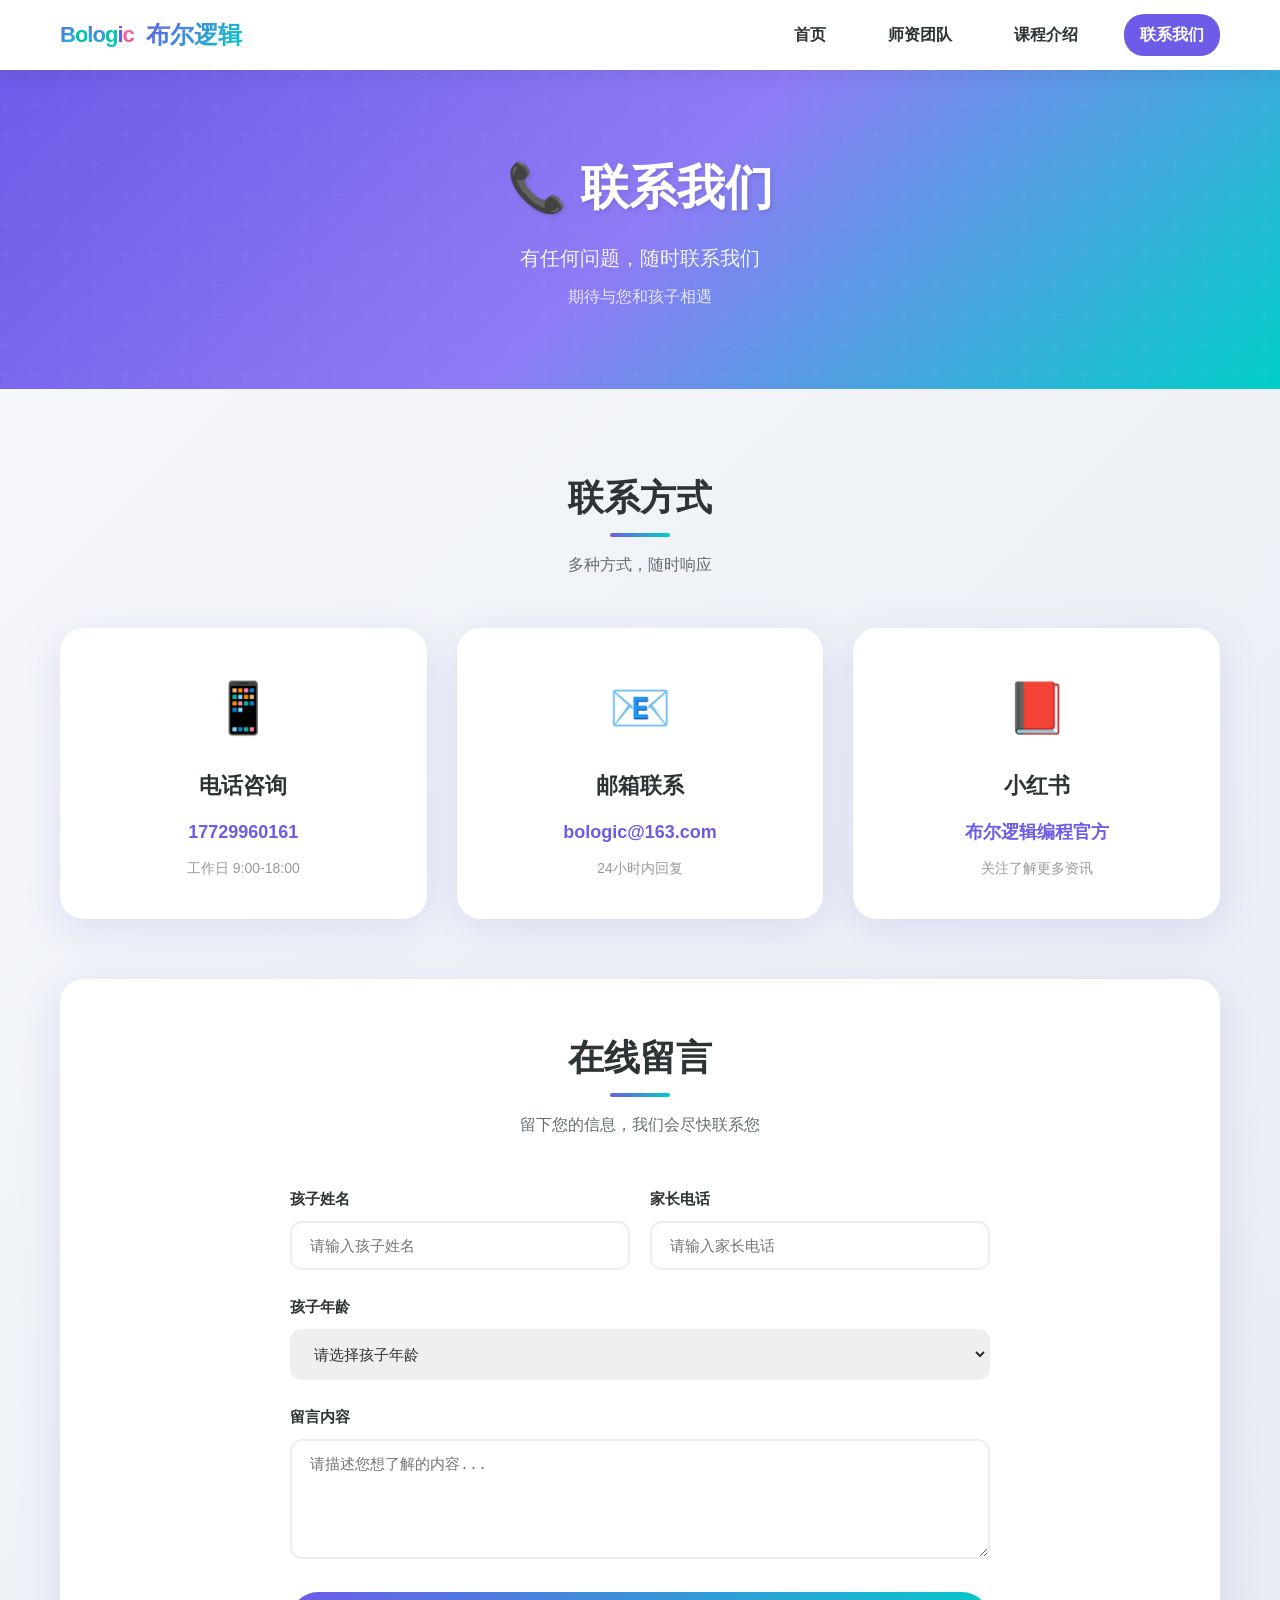
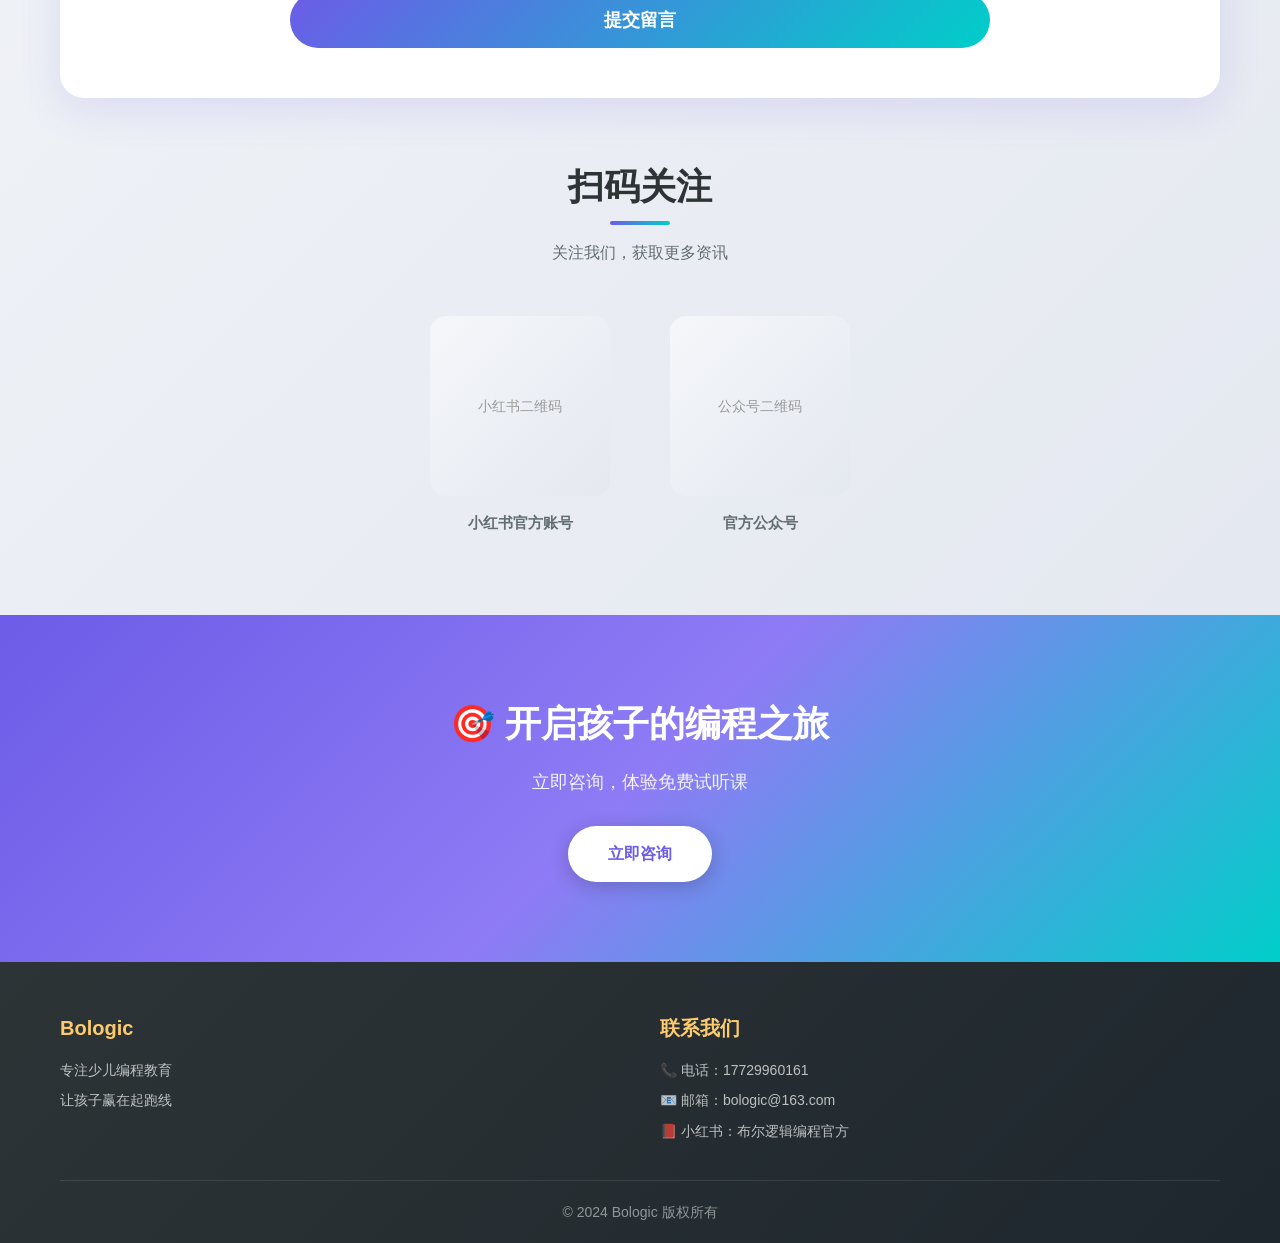
==== contact.html @ 62627c51 "新增联系我们页面，导航链接已更新" ====
<!DOCTYPE html>
<html lang="zh-CN">
<head>
    <meta charset="UTF-8">
    <meta name="viewport" content="width=device-width, initial-scale=1.0">
    <title>Bologic - 联系我们</title>
    <link rel="stylesheet" href="css/style.css">
</head>
<body>
    <header class="header">
        <div class="container">
            <div class="logo">
                <div class="logo-icon">
                    <span class="logo-letter">B</span>
                    <span class="logo-letter-o">o</span>
                    <span class="logo-letter">l</span>
                    <span class="logo-letter">o</span>
                    <span class="logo-letter-g">g</span>
                    <span class="logo-letter-i">i</span>
                    <span class="logo-letter-c">c</span>
                </div>
                <span class="logo-text">布尔逻辑</span>
            </div>
            <nav class="nav">
                <a href="index.html">首页</a>
                <a href="teachers.html">师资团队</a>
                <a href="courses.html">课程介绍</a>
                <a href="contact.html" class="active">联系我们</a>
            </nav>
        </div>
    </header>

    <main>
        <section class="hero">
            <div class="container">
                <h1>📞 联系我们</h1>
                <p>有任何问题，随时联系我们</p>
                <p class="subtitle">期待与您和孩子相遇</p>
            </div>
        </section>

        <section class="contact-page">
            <div class="container">
                <div class="section-title">
                    <h2>联系方式</h2>
                    <p>多种方式，随时响应</p>
                </div>
                
                <div class="contact-grid">
                    <div class="contact-card">
                        <div class="contact-icon">📱</div>
                        <h3>电话咨询</h3>
                        <p class="contact-value">17729960161</p>
                        <p class="contact-desc">工作日 9:00-18:00</p>
                    </div>
                    <div class="contact-card">
                        <div class="contact-icon">📧</div>
                        <h3>邮箱联系</h3>
                        <p class="contact-value">bologic@163.com</p>
                        <p class="contact-desc">24小时内回复</p>
                    </div>
                    <div class="contact-card">
                        <div class="contact-icon">📕</div>
                        <h3>小红书</h3>
                        <p class="contact-value">布尔逻辑编程官方</p>
                        <p class="contact-desc">关注了解更多资讯</p>
                    </div>
                </div>

                <div class="contact-form-section">
                    <div class="section-title">
                        <h2>在线留言</h2>
                        <p>留下您的信息，我们会尽快联系您</p>
                    </div>
                    <form class="contact-form">
                        <div class="form-row">
                            <div class="form-group">
                                <label>孩子姓名</label>
                                <input type="text" placeholder="请输入孩子姓名">
                            </div>
                            <div class="form-group">
                                <label>家长电话</label>
                                <input type="tel" placeholder="请输入家长电话">
                            </div>
                        </div>
                        <div class="form-group">
                            <label>孩子年龄</label>
                            <select>
                                <option value="">请选择孩子年龄</option>
                                <option value="6-8">6-8岁</option>
                                <option value="9-12">9-12岁</option>
                                <option value="13-15">13-15岁</option>
                                <option value="16-18">16-18岁</option>
                            </select>
                        </div>
                        <div class="form-group">
                            <label>留言内容</label>
                            <textarea placeholder="请描述您想了解的内容..."></textarea>
                        </div>
                        <button type="submit" class="btn-submit">提交留言</button>
                    </form>
                </div>

                <div class="contact-qr-section">
                    <div class="section-title">
                        <h2>扫码关注</h2>
                        <p>关注我们，获取更多资讯</p>
                    </div>
                    <div class="qr-content">
                        <div class="qr-item">
                            <div class="qr-placeholder">小红书二维码</div>
                            <p>小红书官方账号</p>
                        </div>
                        <div class="qr-item">
                            <div class="qr-placeholder">公众号二维码</div>
                            <p>官方公众号</p>
                        </div>
                    </div>
                </div>
            </div>
        </section>

        <section class="cta">
            <div class="container">
                <h2>🎯 开启孩子的编程之旅</h2>
                <p>立即咨询，体验免费试听课</p>
                <a href="#" class="btn-primary">立即咨询</a>
            </div>
        </section>
    </main>

    <footer class="footer">
        <div class="container">
            <div class="footer-content">
                <div class="footer-item">
                    <h4>Bologic</h4>
                    <p>专注少儿编程教育</p>
                    <p>让孩子赢在起跑线</p>
                </div>
                <div class="footer-item">
                    <h4>联系我们</h4>
                    <p>📞 电话：17729960161</p>
                    <p>📧 邮箱：bologic@163.com</p>
                    <p>📕 小红书：布尔逻辑编程官方</p>
                </div>
            </div>
            <div class="footer-bottom">
                <p>© 2024 Bologic 版权所有</p>
            </div>
        </div>
    </footer>
</body>
</html>
---- css/style.css ----
* {
    margin: 0;
    padding: 0;
    box-sizing: border-box;
}

:root {
    --primary: #6C5CE7;
    --primary-light: #A29BFE;
    --secondary: #00CEC9;
    --accent: #FDCB6E;
    --pink: #FD79A8;
    --green: #00B894;
    --dark: #2D3436;
    --light: #F8F9FA;
    --white: #FFFFFF;
    --shadow: 0 10px 40px rgba(108, 92, 231, 0.15);
    --shadow-hover: 0 20px 60px rgba(108, 92, 231, 0.25);
}

body {
    font-family: 'Segoe UI', 'PingFang SC', 'Microsoft YaHei', sans-serif;
    line-height: 1.6;
    color: var(--dark);
    background: linear-gradient(135deg, #f5f7fa 0%, #e4e8f0 100%);
    min-height: 100vh;
}

.container {
    max-width: 1200px;
    margin: 0 auto;
    padding: 0 20px;
}

.header {
    background: var(--white);
    box-shadow: 0 2px 20px rgba(0, 0, 0, 0.08);
    position: sticky;
    top: 0;
    z-index: 100;
}

.header .container {
    display: flex;
    justify-content: space-between;
    align-items: center;
    height: 70px;
}

.logo {
    display: flex;
    align-items: center;
    gap: 12px;
}

.logo-icon {
    display: flex;
    align-items: center;
    font-family: 'Arial Rounded MT Bold', 'Helvetica Rounded', Arial, sans-serif;
    font-size: 22px;
    font-weight: 900;
    letter-spacing: -1px;
}

.logo-letter {
    background: linear-gradient(135deg, var(--primary) 0%, var(--secondary) 100%);
    -webkit-background-clip: text;
    -webkit-text-fill-color: transparent;
    background-clip: text;
}

.logo-letter-o {
    background: linear-gradient(180deg, var(--secondary) 0%, #00B894 100%);
    -webkit-background-clip: text;
    -webkit-text-fill-color: transparent;
    background-clip: text;
}

.logo-letter-g {
    background: linear-gradient(135deg, #00B894 0%, #00CEC9 100%);
    -webkit-background-clip: text;
    -webkit-text-fill-color: transparent;
    background-clip: text;
}

.logo-letter-i {
    color: var(--primary);
    -webkit-text-fill-color: var(--primary);
}

.logo-letter-c {
    background: linear-gradient(135deg, var(--pink) 0%, #E84393 100%);
    -webkit-background-clip: text;
    -webkit-text-fill-color: transparent;
    background-clip: text;
}

.logo-text {
    font-size: 24px;
    font-weight: 800;
    background: linear-gradient(135deg, var(--primary) 0%, var(--secondary) 100%);
    -webkit-background-clip: text;
    -webkit-text-fill-color: transparent;
    background-clip: text;
}

.nav {
    display: flex;
    gap: 30px;
}

.nav a {
    text-decoration: none;
    color: var(--dark);
    font-weight: 600;
    font-size: 16px;
    padding: 8px 16px;
    border-radius: 20px;
    transition: all 0.3s ease;
}

.nav a:hover,
.nav a.active {
    background: var(--primary);
    color: var(--white);
}

.hero {
    background: linear-gradient(135deg, var(--primary) 0%, #8E7BF5 50%, var(--secondary) 100%);
    padding: 80px 0;
    text-align: center;
    position: relative;
    overflow: hidden;
}

.hero::before {
    content: '';
    position: absolute;
    top: 0;
    left: 0;
    right: 0;
    bottom: 0;
    background: url("data:image/svg+xml,%3Csvg width='60' height='60' viewBox='0 0 60 60' xmlns='http://www.w3.org/2000/svg'%3E%3Cg fill='none' fill-rule='evenodd'%3E%3Cg fill='%23ffffff' fill-opacity='0.05'%3E%3Cpath d='M36 34v-4h-2v4h-4v2h4v4h2v-4h4v-2h-4zm0-30V0h-2v4h-4v2h4v4h2V6h4V4h-4zM6 34v-4H4v4H0v2h4v4h2v-4h4v-2H6zM6 4V0H4v4H0v2h4v4h2V6h4V4H6z'/%3E%3C/g%3E%3C/g%3E%3C/svg%3E");
    opacity: 0.5;
}

.hero h1 {
    font-size: 48px;
    color: var(--white);
    margin-bottom: 15px;
    position: relative;
    text-shadow: 2px 2px 4px rgba(0, 0, 0, 0.1);
    display: flex;
    align-items: center;
    gap: 20px;
    justify-content: center;
}

.hero-logo .logo-icon {
    font-size: 48px;
}

.hero p {
    font-size: 20px;
    color: rgba(255, 255, 255, 0.9);
    position: relative;
}

.hero .subtitle {
    margin-top: 10px;
    font-size: 16px;
    color: rgba(255, 255, 255, 0.8);
}

.teachers {
    padding: 80px 0;
}

.section-title {
    text-align: center;
    margin-bottom: 50px;
}

.section-title h2 {
    font-size: 36px;
    color: var(--dark);
    margin-bottom: 10px;
    position: relative;
    display: inline-block;
}

.section-title h2::after {
    content: '';
    position: absolute;
    bottom: -10px;
    left: 50%;
    transform: translateX(-50%);
    width: 60px;
    height: 4px;
    background: linear-gradient(90deg, var(--primary), var(--secondary));
    border-radius: 2px;
}

.section-title p {
    color: #636e72;
    font-size: 16px;
    margin-top: 15px;
}

.teacher-grid {
    display: grid;
    grid-template-columns: repeat(auto-fill, minmax(350px, 1fr));
    gap: 30px;
}

.teacher-card {
    background: var(--white);
    border-radius: 24px;
    overflow: hidden;
    box-shadow: var(--shadow);
    transition: all 0.4s cubic-bezier(0.175, 0.885, 0.32, 1.275);
    position: relative;
}

.teacher-card::before {
    content: '';
    position: absolute;
    top: 0;
    left: 0;
    right: 0;
    height: 6px;
    background: linear-gradient(90deg, var(--primary), var(--secondary), var(--accent), var(--pink));
    background-size: 300% 100%;
    animation: gradient 3s ease infinite;
}

@keyframes gradient {
    0% { background-position: 0% 50%; }
    50% { background-position: 100% 50%; }
    100% { background-position: 0% 50%; }
}

.teacher-card:hover {
    transform: translateY(-10px);
    box-shadow: var(--shadow-hover);
}

.teacher-image {
    position: relative;
    padding: 30px;
    background: linear-gradient(180deg, #f8f9ff 0%, var(--white) 100%);
    display: flex;
    justify-content: center;
}

.teacher-image img {
    width: 140px;
    height: 140px;
    border-radius: 50%;
    border: 5px solid var(--white);
    box-shadow: 0 8px 30px rgba(108, 92, 231, 0.2);
    transition: transform 0.4s ease;
    object-fit: cover;
}

.teacher-card:hover .teacher-image img {
    transform: scale(1.1) rotate(5deg);
}

.teacher-badge {
    position: absolute;
    top: 20px;
    right: 20px;
    background: linear-gradient(135deg, var(--accent), #F39C12);
    color: var(--white);
    padding: 6px 16px;
    border-radius: 20px;
    font-size: 12px;
    font-weight: 700;
    box-shadow: 0 4px 15px rgba(253, 203, 110, 0.4);
}

.teacher-info {
    padding: 25px;
}

.teacher-info h3 {
    font-size: 22px;
    color: var(--dark);
    margin-bottom: 8px;
    text-align: center;
}

.teacher-title {
    text-align: center;
    color: var(--primary);
    font-weight: 600;
    font-size: 14px;
    margin-bottom: 15px;
}

.teacher-desc {
    color: #636e72;
    font-size: 14px;
    line-height: 1.8;
    margin-bottom: 20px;
    text-align: justify;
}

.teacher-tags {
    display: flex;
    flex-wrap: wrap;
    gap: 8px;
    justify-content: center;
}

.teacher-tags span {
    background: linear-gradient(135deg, #f0f3ff 0%, #e8ecff 100%);
    color: var(--primary);
    padding: 6px 14px;
    border-radius: 20px;
    font-size: 12px;
    font-weight: 600;
    transition: all 0.3s ease;
}

.teacher-tags span:hover {
    background: var(--primary);
    color: var(--white);
    transform: scale(1.05);
}

.features {
    padding: 60px 0;
    background: var(--white);
}

.feature-grid {
    display: grid;
    grid-template-columns: repeat(auto-fit, minmax(250px, 1fr));
    gap: 30px;
}

.feature-item {
    text-align: center;
    padding: 30px;
    border-radius: 20px;
    transition: all 0.3s ease;
}

.feature-item:hover {
    background: linear-gradient(135deg, #f8f9ff 0%, #f0f3ff 100%);
    transform: translateY(-5px);
}

.feature-icon {
    font-size: 50px;
    margin-bottom: 20px;
    display: block;
    animation: bounce 2s ease-in-out infinite;
}

@keyframes bounce {
    0%, 100% { transform: translateY(0); }
    50% { transform: translateY(-10px); }
}

.feature-item:nth-child(2) .feature-icon {
    animation-delay: 0.2s;
}

.feature-item:nth-child(3) .feature-icon {
    animation-delay: 0.4s;
}

.feature-item:nth-child(4) .feature-icon {
    animation-delay: 0.6s;
}

.feature-item h3 {
    font-size: 20px;
    color: var(--dark);
    margin-bottom: 10px;
}

.feature-item p {
    color: #636e72;
    font-size: 14px;
}

.courses-page {
    padding: 80px 0;
    background: linear-gradient(135deg, #f5f7fa 0%, #e4e8f0 100%);
}

.course-list {
    display: flex;
    flex-direction: column;
    gap: 40px;
}

.course-item {
    background: var(--white);
    border-radius: 24px;
    box-shadow: var(--shadow);
    overflow: hidden;
    display: flex;
    transition: all 0.3s ease;
}

.course-item:hover {
    transform: translateY(-5px);
    box-shadow: var(--shadow-hover);
}

.course-number {
    min-width: 120px;
    background: linear-gradient(135deg, var(--primary) 0%, var(--secondary) 100%);
    color: var(--white);
    font-size: 36px;
    font-weight: 800;
    display: flex;
    align-items: center;
    justify-content: center;
}

.course-content {
    padding: 40px;
    flex: 1;
}

.course-header {
    display: flex;
    align-items: center;
    gap: 15px;
    margin-bottom: 20px;
}

.course-header .course-icon {
    font-size: 36px;
}

.course-header h3 {
    font-size: 28px;
    color: var(--dark);
    margin: 0;
    font-weight: 700;
}

.course-intro {
    color: #636e72;
    font-size: 16px;
    line-height: 1.8;
    margin-bottom: 25px;
}

.course-outline {
    margin-bottom: 25px;
}

.course-outline h4 {
    font-size: 18px;
    color: var(--dark);
    margin-bottom: 15px;
    font-weight: 700;
}

.course-outline ul {
    list-style: none;
    padding: 0;
    margin: 0;
    display: grid;
    grid-template-columns: repeat(3, 1fr);
    gap: 12px;
}

.course-outline li {
    color: #636e72;
    font-size: 14px;
    position: relative;
    padding-left: 18px;
}

.course-outline li::before {
    content: '✓';
    position: absolute;
    left: 0;
    color: var(--primary);
    font-weight: bold;
}

.course-info {
    display: flex;
    gap: 40px;
    padding-top: 20px;
    border-top: 1px solid #eee;
}

.info-item {
    display: flex;
    flex-direction: column;
    gap: 5px;
}

.info-label {
    color: #999;
    font-size: 13px;
}

.info-value {
    color: var(--dark);
    font-size: 16px;
    font-weight: 600;
}

.contact-page {
    padding: 80px 0;
    background: linear-gradient(135deg, #f5f7fa 0%, #e4e8f0 100%);
}

.contact-grid {
    display: grid;
    grid-template-columns: repeat(3, 1fr);
    gap: 30px;
    margin-bottom: 60px;
}

.contact-card {
    background: var(--white);
    padding: 40px 30px;
    border-radius: 24px;
    box-shadow: var(--shadow);
    text-align: center;
    transition: all 0.3s ease;
}

.contact-card:hover {
    transform: translateY(-10px);
    box-shadow: var(--shadow-hover);
}

.contact-icon {
    font-size: 50px;
    margin-bottom: 20px;
}

.contact-card h3 {
    font-size: 22px;
    color: var(--dark);
    margin-bottom: 15px;
    font-weight: 700;
}

.contact-value {
    color: var(--primary);
    font-size: 18px;
    font-weight: 600;
    margin-bottom: 10px;
}

.contact-desc {
    color: #999;
    font-size: 14px;
}

.contact-form-section {
    background: var(--white);
    padding: 50px;
    border-radius: 24px;
    box-shadow: var(--shadow);
    margin-bottom: 60px;
}

.contact-form {
    max-width: 700px;
    margin: 0 auto;
}

.form-row {
    display: grid;
    grid-template-columns: 1fr 1fr;
    gap: 20px;
}

.form-group {
    margin-bottom: 25px;
}

.form-group label {
    display: block;
    color: var(--dark);
    font-size: 15px;
    font-weight: 600;
    margin-bottom: 10px;
}

.form-group input,
.form-group select,
.form-group textarea {
    width: 100%;
    padding: 14px 18px;
    border: 2px solid #eee;
    border-radius: 12px;
    font-size: 15px;
    color: var(--dark);
    transition: all 0.3s ease;
    box-sizing: border-box;
}

.form-group input:focus,
.form-group select:focus,
.form-group textarea:focus {
    outline: none;
    border-color: var(--primary);
}

.form-group textarea {
    min-height: 120px;
    resize: vertical;
}

.btn-submit {
    display: block;
    width: 100%;
    padding: 16px;
    background: linear-gradient(135deg, var(--primary) 0%, var(--secondary) 100%);
    color: var(--white);
    border: none;
    border-radius: 30px;
    font-size: 18px;
    font-weight: 700;
    cursor: pointer;
    transition: all 0.3s ease;
}

.btn-submit:hover {
    transform: scale(1.02);
    box-shadow: 0 8px 25px rgba(108, 92, 231, 0.4);
}

.contact-qr-section {
    text-align: center;
}

.qr-content {
    display: flex;
    justify-content: center;
    gap: 60px;
}

.qr-item {
    text-align: center;
}

.qr-placeholder {
    width: 180px;
    height: 180px;
    background: linear-gradient(135deg, #f5f7fa 0%, #e4e8f0 100%);
    border-radius: 16px;
    display: flex;
    align-items: center;
    justify-content: center;
    color: #999;
    font-size: 14px;
    margin-bottom: 15px;
}

.qr-item p {
    color: #636e72;
    font-size: 15px;
    font-weight: 600;
}

.footer {
    background: linear-gradient(135deg, #2d3436 0%, #1e272e 100%);
    color: var(--white);
    padding: 50px 0 20px;
}

.footer-content {
    display: grid;
    grid-template-columns: repeat(auto-fit, minmax(250px, 1fr));
    gap: 40px;
    margin-bottom: 30px;
}

.footer-item h4 {
    font-size: 20px;
    margin-bottom: 15px;
    color: var(--accent);
}

.footer-item p {
    color: rgba(255, 255, 255, 0.7);
    margin-bottom: 8px;
    font-size: 14px;
}

.footer-bottom {
    text-align: center;
    padding-top: 20px;
    border-top: 1px solid rgba(255, 255, 255, 0.1);
}

.footer-bottom p {
    color: rgba(255, 255, 255, 0.5);
    font-size: 14px;
}

.about {
    padding: 80px 0;
    background: var(--white);
}

.about-content {
    margin-top: 40px;
    text-align: center;
}

.about-text {
    text-align: left;
    max-width: 900px;
    margin: 0 auto;
    padding: 0 20px;
}

.about-text p {
    color: #2d3436;
    font-size: 20px;
    line-height: 2;
    margin-bottom: 25px;
    text-indent: 2em;
}

.about-stats {
    display: grid;
    grid-template-columns: repeat(3, 1fr);
    gap: 20px;
}

.stat-item {
    text-align: center;
    padding: 30px 20px;
    background: linear-gradient(135deg, #f8f9ff 0%, #f0f3ff 100%);
    border-radius: 16px;
}

.stat-number {
    display: block;
    font-size: 36px;
    font-weight: 800;
    background: linear-gradient(135deg, var(--primary) 0%, var(--secondary) 100%);
    -webkit-background-clip: text;
    -webkit-text-fill-color: transparent;
    background-clip: text;
}

.stat-label {
    color: #636e72;
    font-size: 14px;
    margin-top: 8px;
    display: block;
}

.courses {
    padding: 80px 0;
    background: linear-gradient(135deg, #f5f7fa 0%, #e4e8f0 100%);
}

.course-grid {
    display: grid;
    grid-template-columns: repeat(auto-fit, minmax(300px, 1fr));
    gap: 30px;
    margin-top: 40px;
}

.course-card {
    background: var(--white);
    padding: 40px 30px;
    border-radius: 24px;
    box-shadow: var(--shadow);
    transition: all 0.3s ease;
    text-align: center;
}

.course-card:hover {
    transform: translateY(-10px);
    box-shadow: var(--shadow-hover);
}

.course-icon {
    font-size: 50px;
    margin-bottom: 20px;
    display: block;
}

.course-card h3 {
    font-size: 24px;
    color: var(--dark);
    margin-bottom: 15px;
}

.course-desc {
    color: #636e72;
    font-size: 14px;
    line-height: 1.6;
    margin-bottom: 20px;
}

.course-info {
    list-style: none;
    text-align: left;
}

.course-info li {
    padding: 8px 0;
    color: var(--dark);
    font-size: 14px;
}

.university-links {
    margin-top: 50px;
    text-align: center;
}

.university-links h4 {
    font-size: 20px;
    color: var(--dark);
    margin-bottom: 20px;
}

.links-grid {
    display: flex;
    flex-wrap: wrap;
    gap: 15px;
    justify-content: center;
}

.link-item {
    display: inline-block;
    padding: 12px 24px;
    background: var(--white);
    color: var(--primary);
    text-decoration: none;
    border-radius: 25px;
    font-weight: 600;
    font-size: 14px;
    box-shadow: 0 4px 15px rgba(108, 92, 231, 0.1);
    transition: all 0.3s ease;
}

.link-item:hover {
    background: var(--primary);
    color: var(--white);
    transform: translateY(-3px);
}

.cta {
    padding: 80px 0;
    background: linear-gradient(135deg, var(--primary) 0%, #8E7BF5 50%, var(--secondary) 100%);
    text-align: center;
}

.cta h2 {
    font-size: 36px;
    color: var(--white);
    margin-bottom: 15px;
}

.cta p {
    font-size: 18px;
    color: rgba(255, 255, 255, 0.9);
    margin-bottom: 30px;
}

.btn-primary {
    display: inline-block;
    padding: 15px 40px;
    background: var(--white);
    color: var(--primary);
    text-decoration: none;
    border-radius: 30px;
    font-weight: 700;
    font-size: 16px;
    transition: all 0.3s ease;
    box-shadow: 0 4px 20px rgba(0, 0, 0, 0.2);
}

.btn-primary:hover {
    transform: scale(1.05);
    box-shadow: 0 8px 30px rgba(0, 0, 0, 0.3);
}

@media (max-width: 768px) {
    .header .container {
        flex-direction: column;
        height: auto;
        padding: 15px 20px;
    }
    
    .nav {
        margin-top: 15px;
        gap: 15px;
        flex-wrap: wrap;
        justify-content: center;
    }
    
    .hero h1 {
        font-size: 32px;
    }
    
    .hero p {
        font-size: 16px;
    }
    
    .teacher-grid {
        grid-template-columns: 1fr;
    }
    
    .section-title h2 {
        font-size: 28px;
    }
}
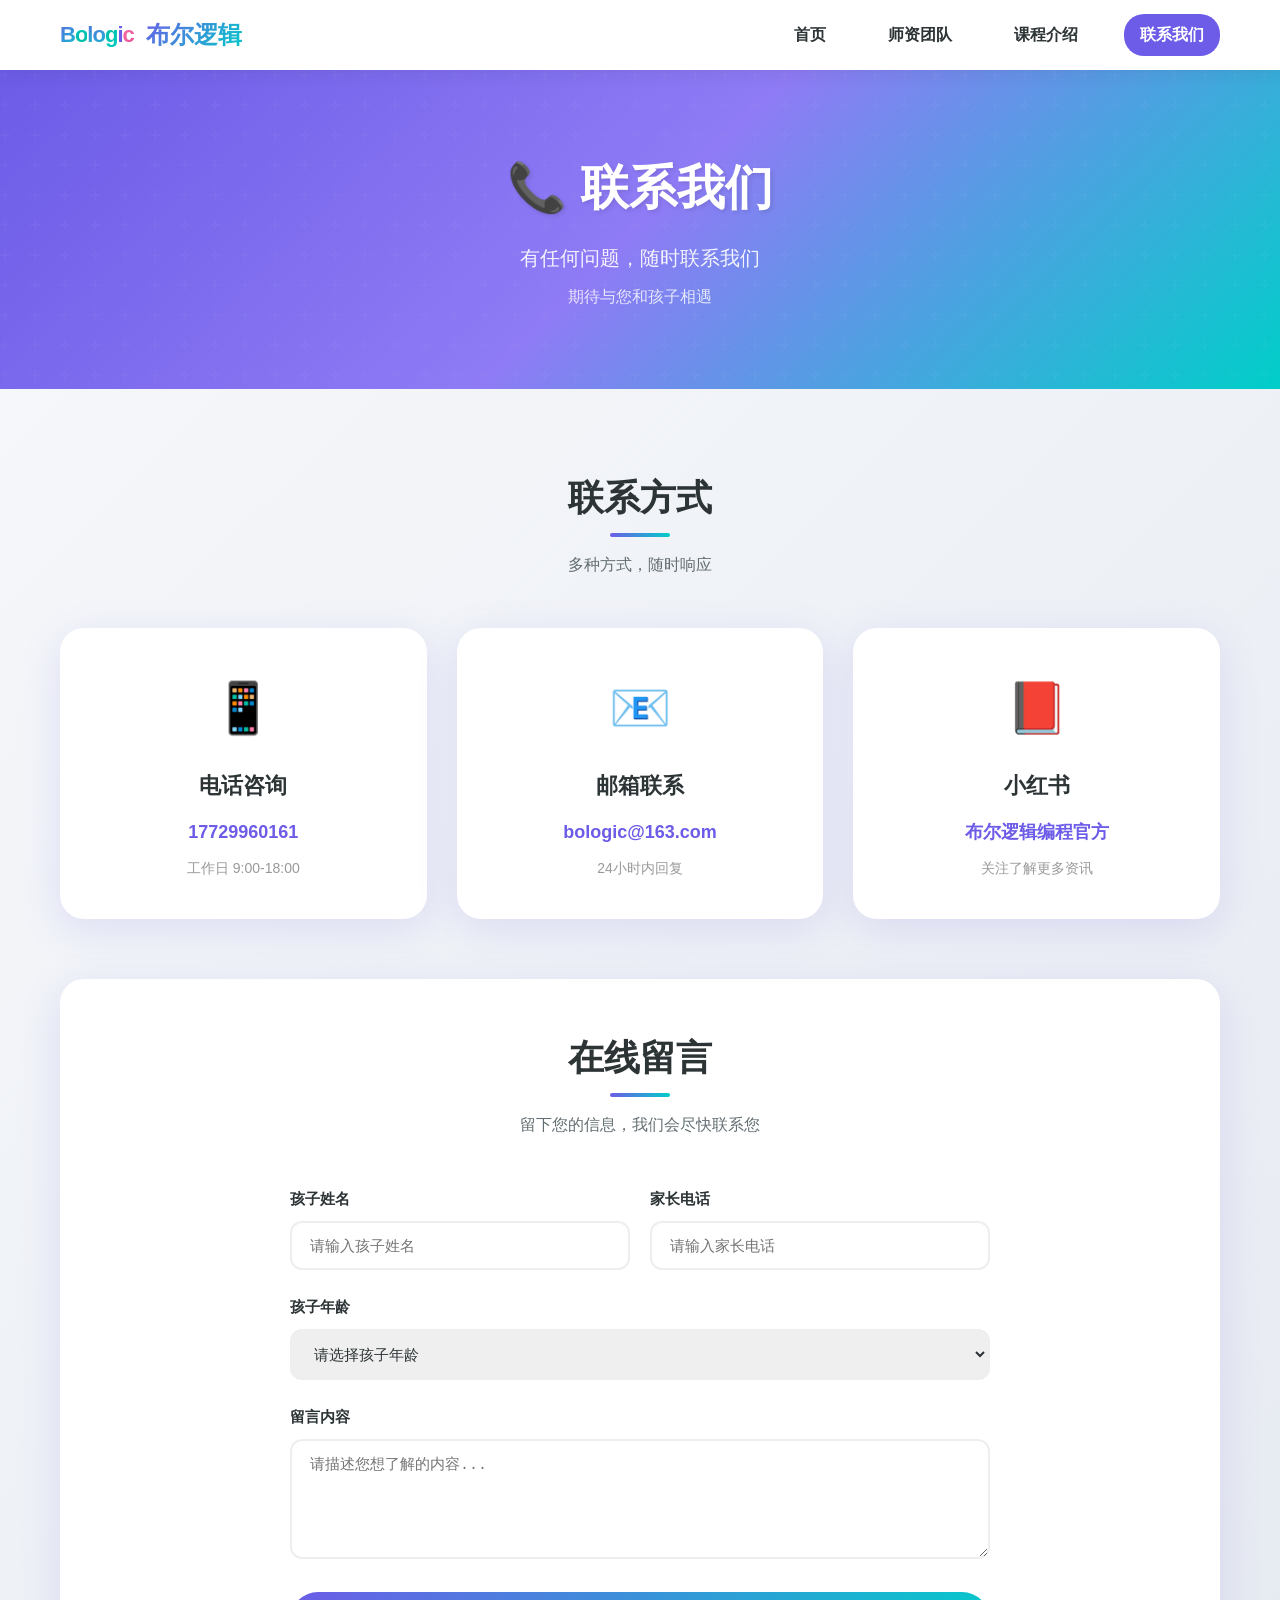
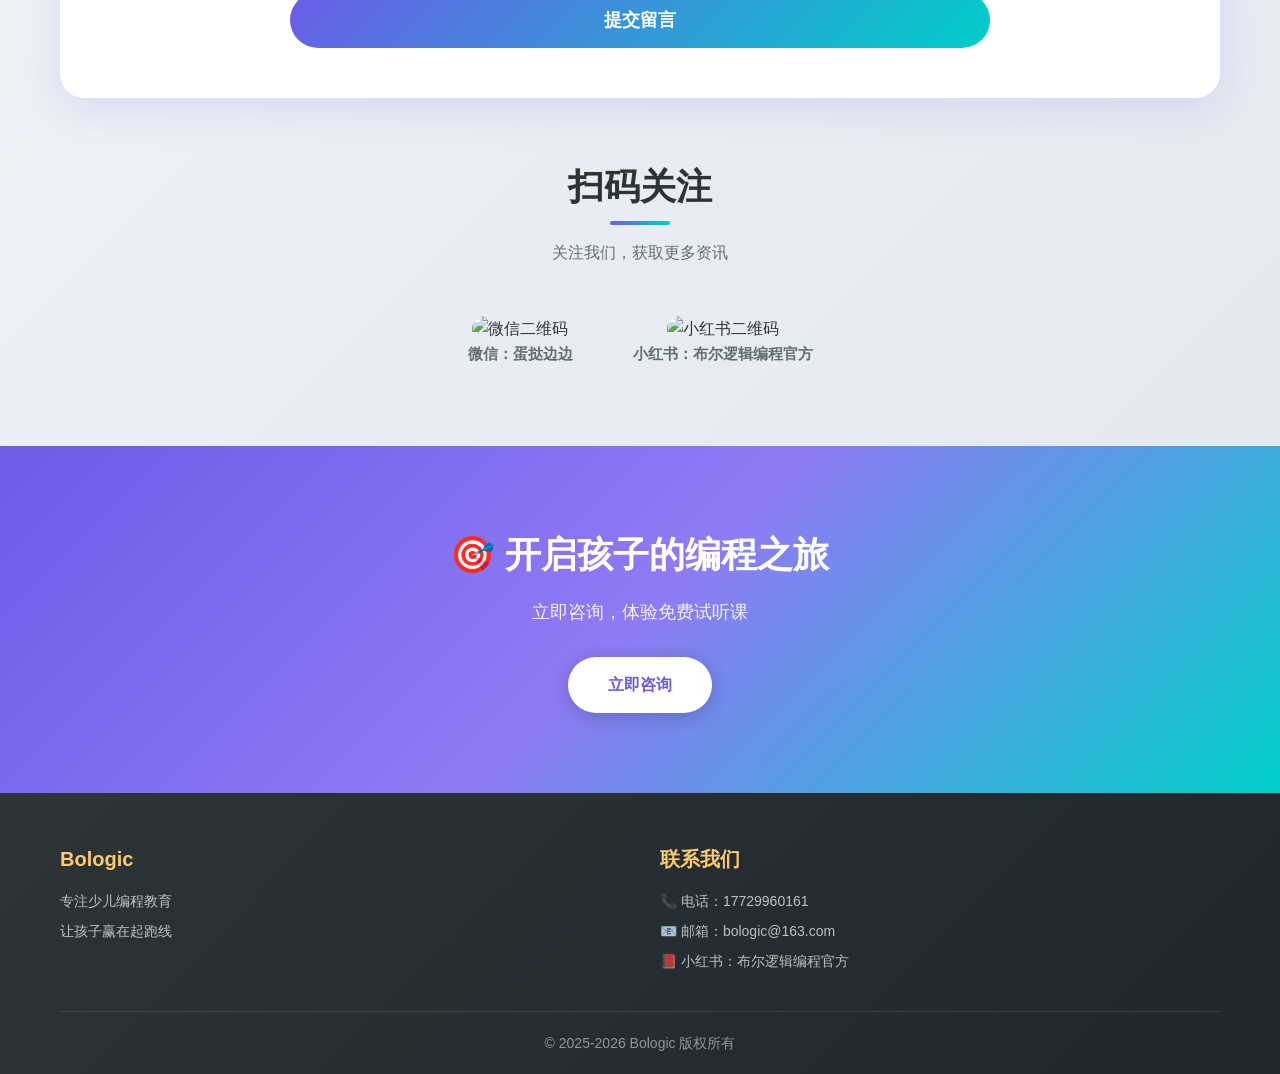
==== commit eb0c1ab7: "更新联系页面二维码图片" ====
--- a/contact.html
+++ b/contact.html
@@ -108,12 +108,12 @@
                     </div>
                     <div class="qr-content">
                         <div class="qr-item">
-                            <div class="qr-placeholder">小红书二维码</div>
-                            <p>小红书官方账号</p>
+                            <img src="https://trae-api-cn.mchost.guru/api/ide/v1/text_to_image?prompt=QR%20code%20for%20WeChat%20account%20with%20avatar%20of%20cartoon%20girl%20with%20star%20in%20hair%2C%20green%20QR%20code%20with%20WeChat%20logo&image_size=square" alt="微信二维码" style="width: 180px; height: 180px; border-radius: 16px;">
+                            <p>微信：蛋挞边边</p>
                         </div>
                         <div class="qr-item">
-                            <div class="qr-placeholder">公众号二维码</div>
-                            <p>官方公众号</p>
+                            <img src="https://trae-api-cn.mchost.guru/api/ide/v1/text_to_image?prompt=QR%20code%20for%20Xiaohongshu%20account%20%22布尔逻辑编程官方%22%20with%20C%2B%2B%20logo%20and%20blue%20gradient%20background&image_size=square" alt="小红书二维码" style="width: 180px; height: 180px; border-radius: 16px;">
+                            <p>小红书：布尔逻辑编程官方</p>
                         </div>
                     </div>
                 </div>
@@ -145,7 +145,7 @@
                 </div>
             </div>
             <div class="footer-bottom">
-                <p>© 2024 Bologic 版权所有</p>
+                <p>© 2025-2026 Bologic 版权所有</p>
             </div>
         </div>
     </footer>
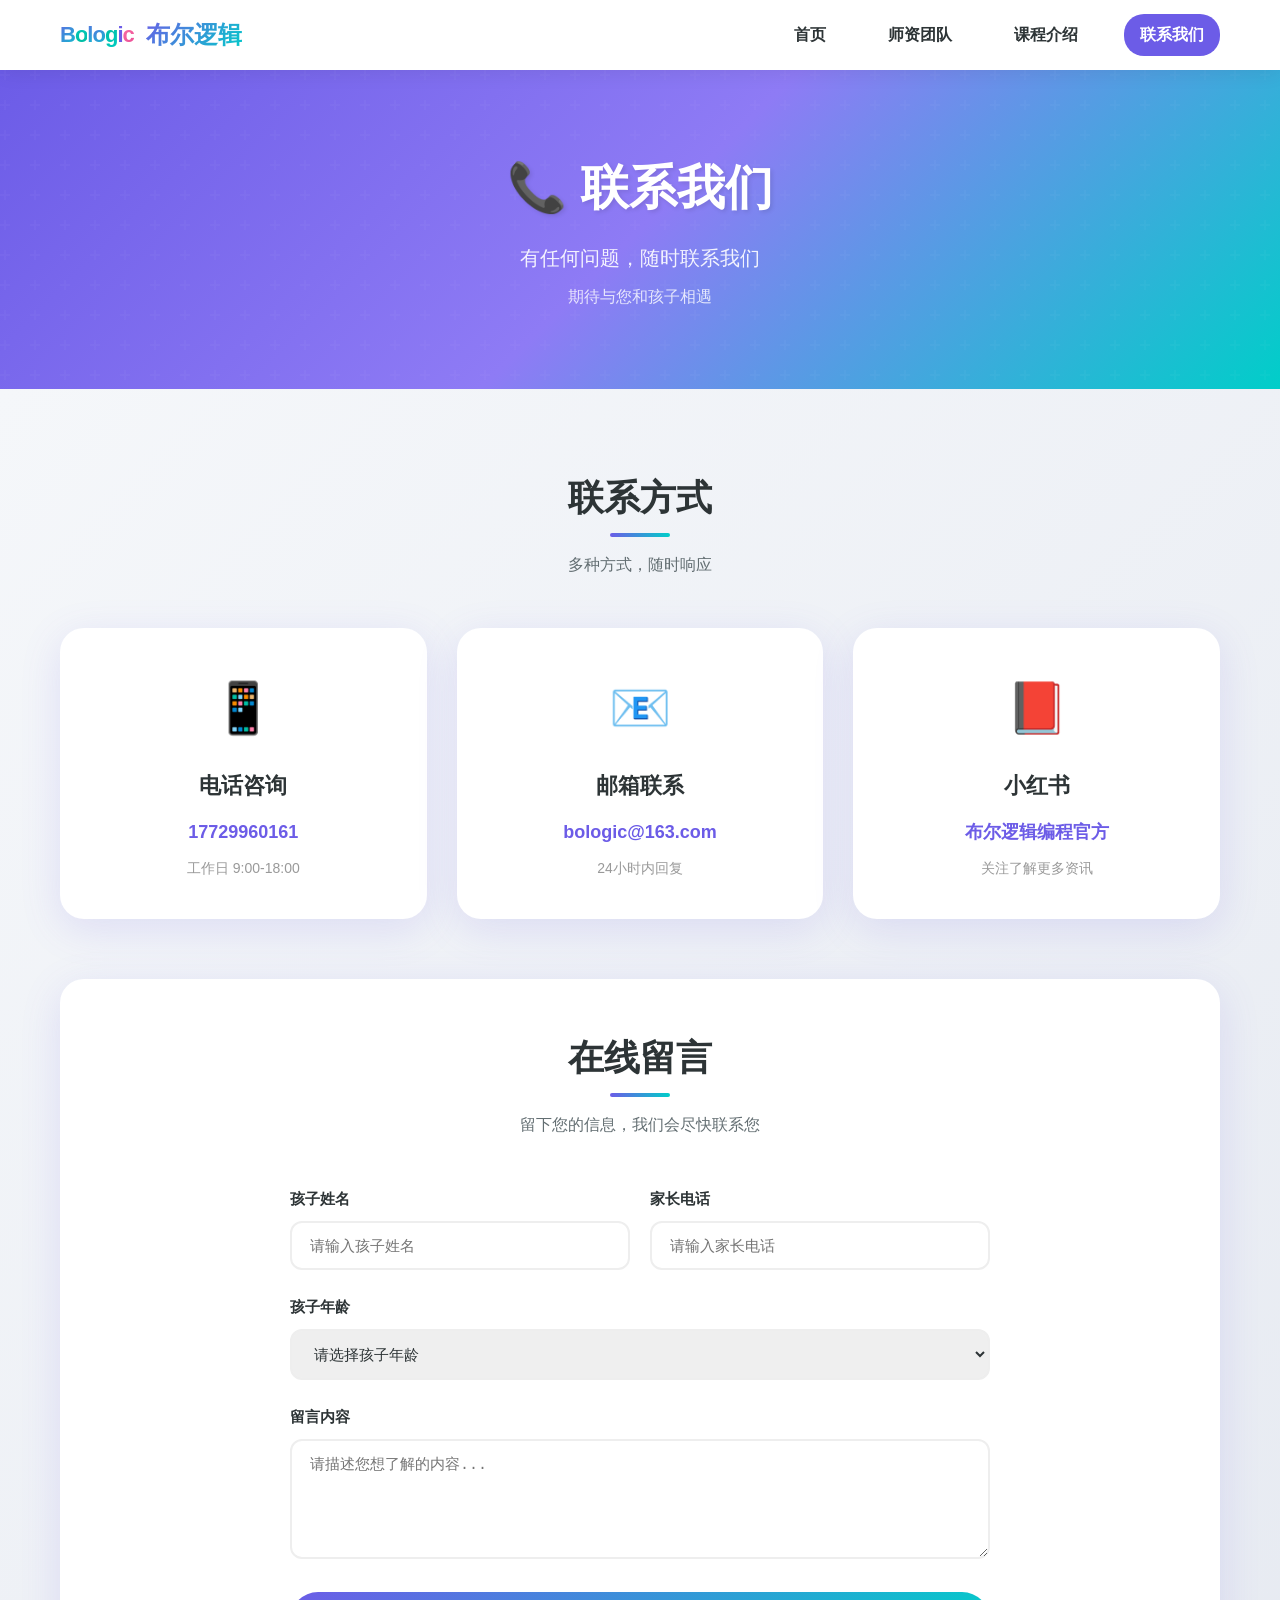
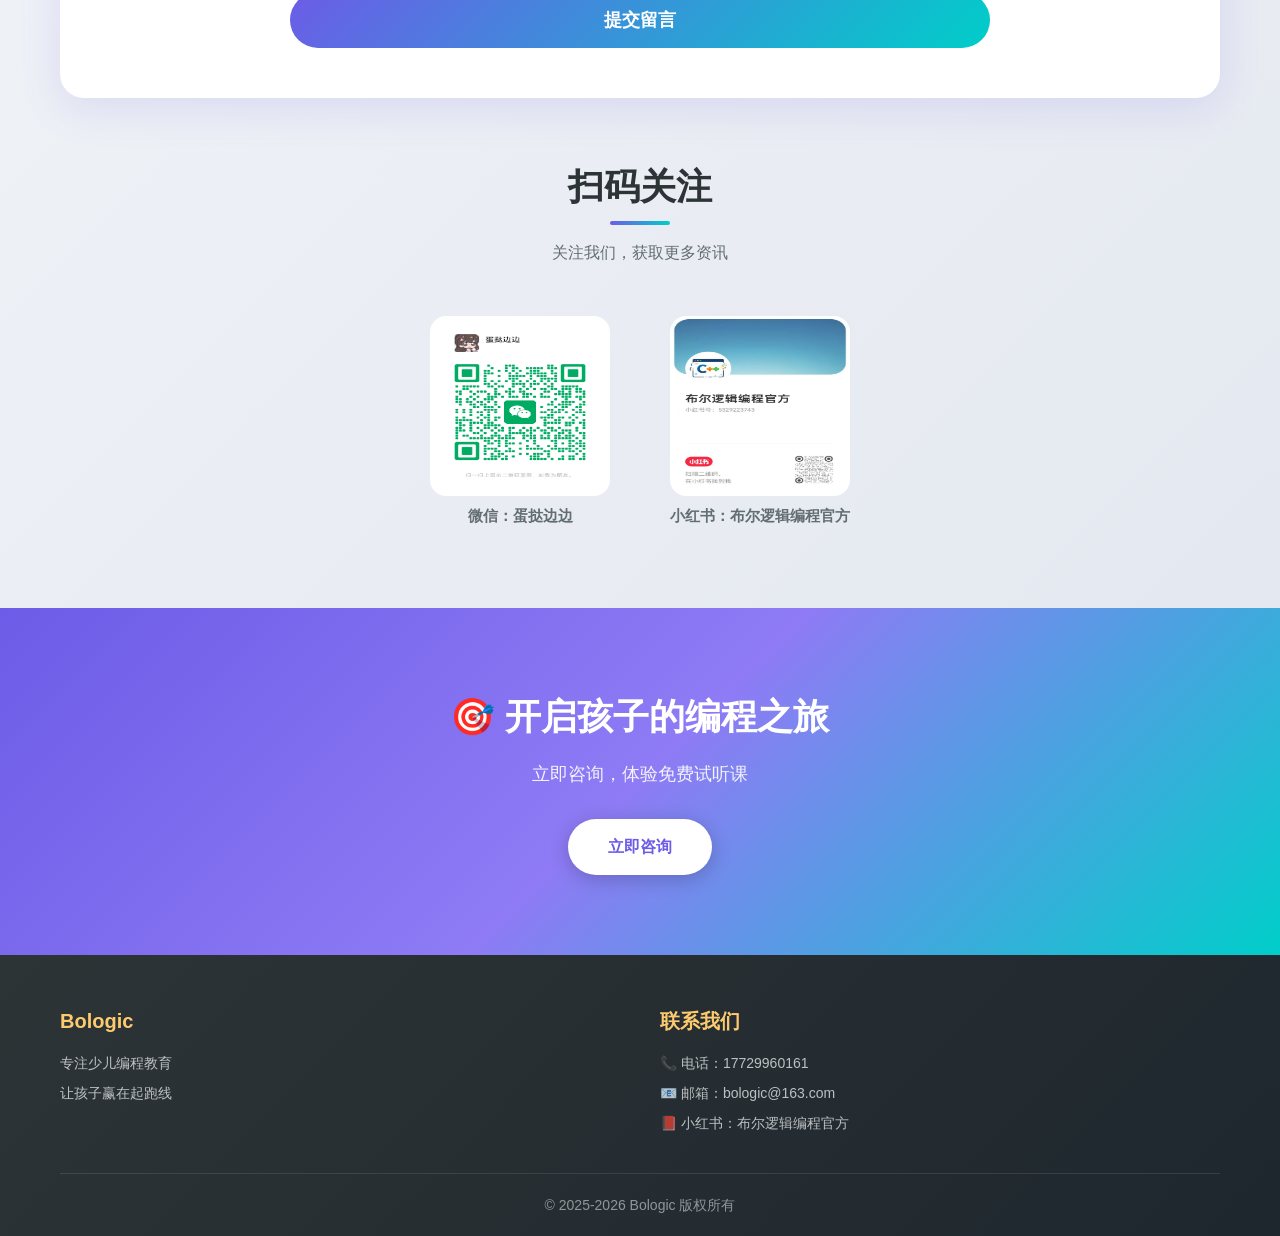
==== commit db50df18: "添加二维码点击放大功能" ====
--- a/contact.html
+++ b/contact.html
@@ -108,14 +108,72 @@
                     </div>
                     <div class="qr-content">
                         <div class="qr-item">
-                            <img src="https://trae-api-cn.mchost.guru/api/ide/v1/text_to_image?prompt=QR%20code%20for%20WeChat%20account%20with%20avatar%20of%20cartoon%20girl%20with%20star%20in%20hair%2C%20green%20QR%20code%20with%20WeChat%20logo&image_size=square" alt="微信二维码" style="width: 180px; height: 180px; border-radius: 16px;">
+                            <img src="img/wechat.png" alt="微信二维码" style="width: 180px; height: 180px; border-radius: 16px; cursor: pointer; transition: transform 0.3s ease;" onclick="enlargeImage(this)">
                             <p>微信：蛋挞边边</p>
                         </div>
                         <div class="qr-item">
-                            <img src="https://trae-api-cn.mchost.guru/api/ide/v1/text_to_image?prompt=QR%20code%20for%20Xiaohongshu%20account%20%22布尔逻辑编程官方%22%20with%20C%2B%2B%20logo%20and%20blue%20gradient%20background&image_size=square" alt="小红书二维码" style="width: 180px; height: 180px; border-radius: 16px;">
+                            <img src="img/redbook.jpg" alt="小红书二维码" style="width: 180px; height: 180px; border-radius: 16px; cursor: pointer; transition: transform 0.3s ease;" onclick="enlargeImage(this)">
                             <p>小红书：布尔逻辑编程官方</p>
                         </div>
                     </div>
+                    
+                    <div id="imageModal" class="modal" onclick="closeModal()">
+                        <span class="close">&times;</span>
+                        <img class="modal-content" id="modalImage">
+                    </div>
+                    
+                    <style>
+                        .modal {
+                            display: none;
+                            position: fixed;
+                            z-index: 9999;
+                            left: 0;
+                            top: 0;
+                            width: 100%;
+                            height: 100%;
+                            overflow: auto;
+                            background-color: rgba(0,0,0,0.9);
+                        }
+                        
+                        .modal-content {
+                            margin: auto;
+                            display: block;
+                            max-width: 80%;
+                            max-height: 80%;
+                            position: absolute;
+                            top: 50%;
+                            left: 50%;
+                            transform: translate(-50%, -50%);
+                        }
+                        
+                        .close {
+                            position: absolute;
+                            top: 20px;
+                            right: 30px;
+                            color: #f1f1f1;
+                            font-size: 40px;
+                            font-weight: bold;
+                            cursor: pointer;
+                        }
+                        
+                        .close:hover {
+                            color: #bbb;
+                        }
+                    </style>
+                    
+                    <script>
+                        function enlargeImage(img) {
+                            const modal = document.getElementById("imageModal");
+                            const modalImg = document.getElementById("modalImage");
+                            modal.style.display = "block";
+                            modalImg.src = img.src;
+                        }
+                        
+                        function closeModal() {
+                            const modal = document.getElementById("imageModal");
+                            modal.style.display = "none";
+                        }
+                    </script>
                 </div>
             </div>
         </section>
@@ -124,7 +182,7 @@
             <div class="container">
                 <h2>🎯 开启孩子的编程之旅</h2>
                 <p>立即咨询，体验免费试听课</p>
-                <a href="#" class="btn-primary">立即咨询</a>
+                <a href="contact.html" class="btn-primary">立即咨询</a>
             </div>
         </section>
     </main>
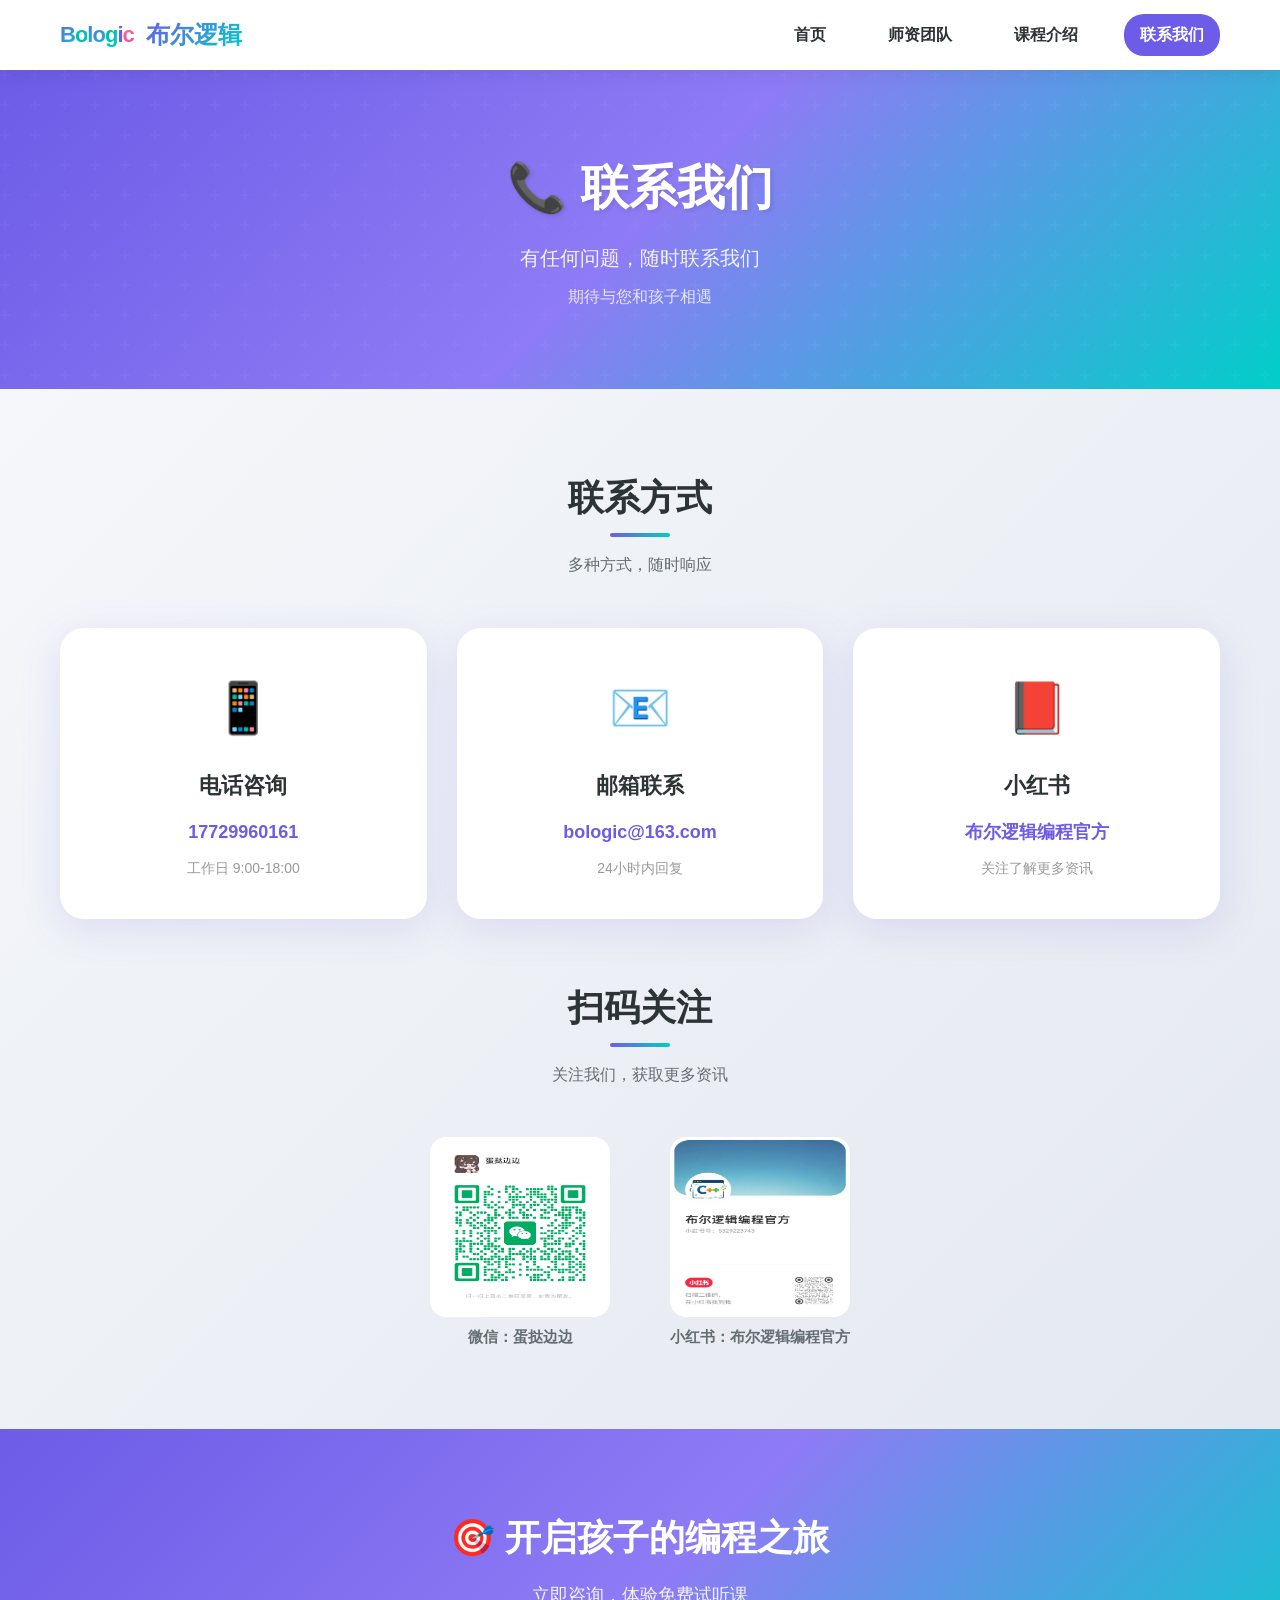
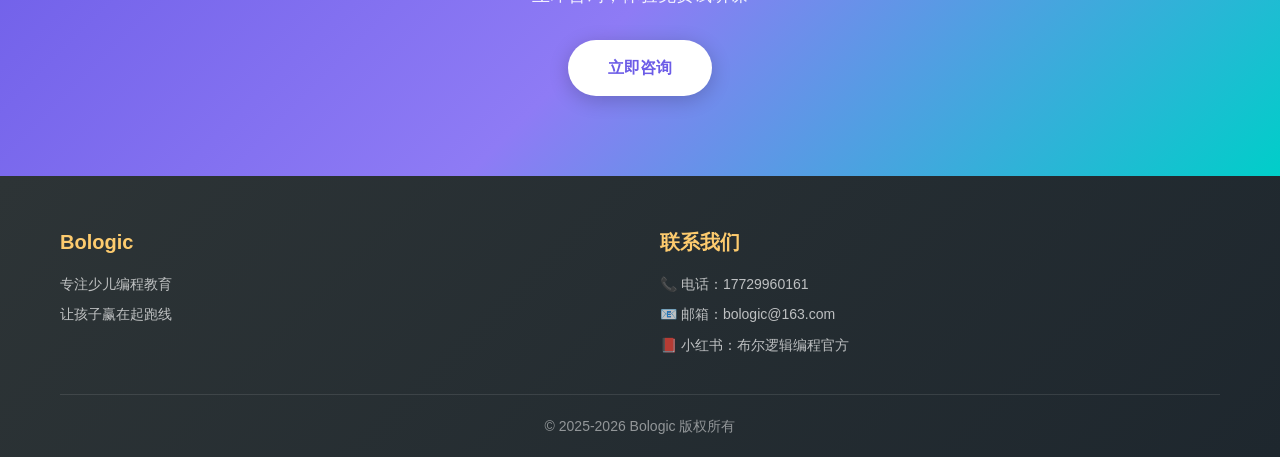
==== commit b7c8dde7: "删除在线留言部分" ====
--- a/contact.html
+++ b/contact.html
@@ -65,40 +65,6 @@
                         <p class="contact-value">布尔逻辑编程官方</p>
                         <p class="contact-desc">关注了解更多资讯</p>
                     </div>
-                </div>
-
-                <div class="contact-form-section">
-                    <div class="section-title">
-                        <h2>在线留言</h2>
-                        <p>留下您的信息，我们会尽快联系您</p>
-                    </div>
-                    <form class="contact-form">
-                        <div class="form-row">
-                            <div class="form-group">
-                                <label>孩子姓名</label>
-                                <input type="text" placeholder="请输入孩子姓名">
-                            </div>
-                            <div class="form-group">
-                                <label>家长电话</label>
-                                <input type="tel" placeholder="请输入家长电话">
-                            </div>
-                        </div>
-                        <div class="form-group">
-                            <label>孩子年龄</label>
-                            <select>
-                                <option value="">请选择孩子年龄</option>
-                                <option value="6-8">6-8岁</option>
-                                <option value="9-12">9-12岁</option>
-                                <option value="13-15">13-15岁</option>
-                                <option value="16-18">16-18岁</option>
-                            </select>
-                        </div>
-                        <div class="form-group">
-                            <label>留言内容</label>
-                            <textarea placeholder="请描述您想了解的内容..."></textarea>
-                        </div>
-                        <button type="submit" class="btn-submit">提交留言</button>
-                    </form>
                 </div>
 
                 <div class="contact-qr-section">
--- a/css/style.css
+++ b/css/style.css
@@ -561,81 +561,6 @@
 .contact-desc {
     color: #999;
     font-size: 14px;
-}
-
-.contact-form-section {
-    background: var(--white);
-    padding: 50px;
-    border-radius: 24px;
-    box-shadow: var(--shadow);
-    margin-bottom: 60px;
-}
-
-.contact-form {
-    max-width: 700px;
-    margin: 0 auto;
-}
-
-.form-row {
-    display: grid;
-    grid-template-columns: 1fr 1fr;
-    gap: 20px;
-}
-
-.form-group {
-    margin-bottom: 25px;
-}
-
-.form-group label {
-    display: block;
-    color: var(--dark);
-    font-size: 15px;
-    font-weight: 600;
-    margin-bottom: 10px;
-}
-
-.form-group input,
-.form-group select,
-.form-group textarea {
-    width: 100%;
-    padding: 14px 18px;
-    border: 2px solid #eee;
-    border-radius: 12px;
-    font-size: 15px;
-    color: var(--dark);
-    transition: all 0.3s ease;
-    box-sizing: border-box;
-}
-
-.form-group input:focus,
-.form-group select:focus,
-.form-group textarea:focus {
-    outline: none;
-    border-color: var(--primary);
-}
-
-.form-group textarea {
-    min-height: 120px;
-    resize: vertical;
-}
-
-.btn-submit {
-    display: block;
-    width: 100%;
-    padding: 16px;
-    background: linear-gradient(135deg, var(--primary) 0%, var(--secondary) 100%);
-    color: var(--white);
-    border: none;
-    border-radius: 30px;
-    font-size: 18px;
-    font-weight: 700;
-    cursor: pointer;
-    transition: all 0.3s ease;
-}
-
-.btn-submit:hover {
-    transform: scale(1.02);
-    box-shadow: 0 8px 25px rgba(108, 92, 231, 0.4);
 }
 
 .contact-qr-section {
